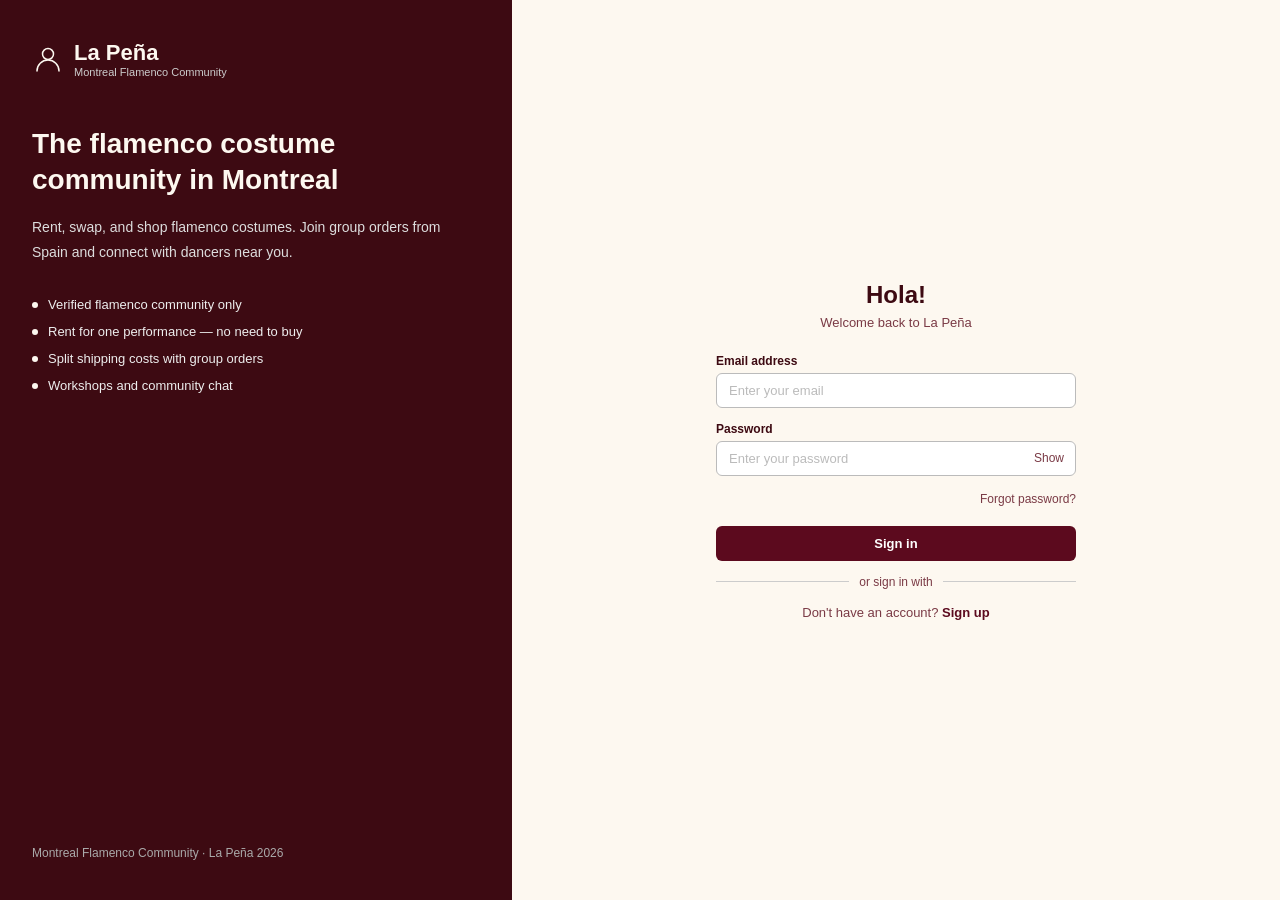
==== index.html @ 90a19924 "corrected the error of the font" ====
<!DOCTYPE html>
<html lang="en">
<head>
  <meta charset="UTF-8"/>
  <meta name="viewport" content="width=device-width, initial-scale=1.0"/>
  <title>La Peña — Login</title>
  <link rel="stylesheet" href="css/style.css"/>
</head>
<body>

<div class="auth-page">


  <div class="auth-left">
    <div>
      <div style="display:flex;align-items:center;gap:10px;margin-bottom:48px">
        <svg width="32" height="32" viewBox="0 0 32 32" fill="none"><circle cx="16" cy="11" r="5.5" stroke="#FDF8F0" stroke-width="1.5"/><path d="M5 28c0-6.075 4.925-11 11-11s11 4.925 11 11" stroke="#FDF8F0" stroke-width="1.5" stroke-linecap="round"/></svg>
        <div><span style="font-size:22px;font-weight:bold;color:#FDF8F0">La Peña</span><small style="color:#ccc;font-size:11px;display:block">Montreal Flamenco Community</small></div>
      </div>
      <h1 style="font-size:28px;color:#FDF8F0;line-height:1.3;margin-bottom:16px">The flamenco costume community in Montreal</h1>
      <p style="font-size:14px;color:#ddd;line-height:1.8;margin-bottom:32px">Rent, swap, and shop flamenco costumes. Join group orders from Spain and connect with dancers near you.</p>
      <div style="display:flex;flex-direction:column;gap:12px">
        <div style="display:flex;align-items:center;gap:10px"><div style="width:6px;height:6px;border-radius:50%;background:#FDF8F0;opacity:1"></div><span style="font-size:13px;color:#eee">Verified flamenco community only</span></div>
        <div style="display:flex;align-items:center;gap:10px"><div style="width:6px;height:6px;border-radius:50%;background:#FDF8F0;opacity:1"></div><span style="font-size:13px;color:#eee">Rent for one performance — no need to buy</span></div>
        <div style="display:flex;align-items:center;gap:10px"><div style="width:6px;height:6px;border-radius:50%;background:#FDF8F0;opacity:1"></div><span style="font-size:13px;color:#eee">Split shipping costs with group orders</span></div>
        <div style="display:flex;align-items:center;gap:10px"><div style="width:6px;height:6px;border-radius:50%;background:#FDF8F0;opacity:1"></div><span style="font-size:13px;color:#eee">Workshops and community chat</span></div>
      </div>
    </div>
    <p style="font-size:12px;color:#aaa">Montreal Flamenco Community · La Peña 2026</p>
  </div>

  <!-- Right panel — form -->
  <div class="auth-right">
    <div class="auth-form">
      <h2 class="auth-title">Hola!</h2>
      <p class="auth-sub">Welcome back to La Peña</p>

      <div id="msg" class="alert hidden"></div>

      <div class="form-group">
        <label class="form-label">Email address</label>
        <input type="email" id="email" class="form-input" placeholder="Enter your email"/>
      </div>

      <div class="form-group">
        <label class="form-label">Password</label>
        <div style="position:relative">
          <input type="password" id="password" class="form-input" placeholder="Enter your password" style="padding-right:50px"/>
          <button id="pwBtn" onclick="togglePassword('password','pwBtn')" style="position:absolute;right:12px;top:50%;transform:translateY(-50%);background:none;border:none;font-size:12px;color:#7A3A45;cursor:pointer">Show</button>
        </div>
      </div>

      <div style="text-align:right;margin-bottom:20px">
        <a style="font-size:12px;color:#7A3A45">Forgot password?</a>
      </div>

      <button class="btn btn-primary btn-full" onclick="handleLogin()">Sign in</button>

      <div class="auth-divider"><span>or sign in with</span></div>

      <p class="auth-footer">Don't have an account? <a href="signup.html">Sign up</a></p>
    </div>
  </div>

</div>

<script src="js/main.js"></script>
<script>
function handleLogin() {
  if (validateLogin('email', 'password', 'msg')) {
    showMsg('msg', 'Signing in... welcome back!', 'success');
    setTimeout(function () { goTo('feed.html'); }, 1200);
  }
}
</script>
</body>
</html>
---- css/style.css ----
/* La Pena - stylesheet */

/* colors */
:root {
  --red-dark: #3D0A12;
  --red-main: #5C0A1E;
  --red-mid: #7A3A45;
  --red-light: #D4B8BC;
  --cream: #FDF8F0;
  --cream-mid: #F5EEF0;
  --bg: #f0ebe5;
  --white: #ffffff;
  --text: #3D0A12;
  --text-muted: #7A3A45;
  --green: #3B6D11;
  --green-bg: #EAF3DE;
  --blue-bg: #E6F1FB;
  --blue-text: #0C447C;
  --purple-bg: #EEEDFE;
  --purple-text: #3C3489;
  --warning-bg: #FAEEDA;
  --warning: #633806;
  --error-bg: #FCEBEB;
  --error: #A32D2D;
}

* {
  box-sizing: border-box;
  margin: 0;
  padding: 0;
}

body {
  font-family: Arial, sans-serif;
  background: var(--bg);
  color: var(--text);
  font-size: 14px;
}

a {
  text-decoration: none;
  cursor: pointer;
}

button {
  cursor: pointer;
  font-family: inherit;
}

input, select, textarea {
  font-family: inherit;
}

/* navbar */
.navbar {
  background: var(--red-main);
  padding: 12px 20px;
  display: flex;
  align-items: center;
  justify-content: space-between;
}

.navbar-brand {
  display: flex;
  align-items: center;
  gap: 8px;
}

.navbar-brand span {
  font-size: 18px;
  font-weight: bold;
  color: var(--cream);
}

.navbar-brand small {
  font-size: 11px;
  color: #ccc;
  display: block;
}

.navbar-links {
  display: flex;
  align-items: center;
  gap: 18px;
}

.navbar-links a {
  font-size: 13px;
  color: #ddd;
}

.navbar-links a:hover, .navbar-links a.active {
  color: white;
  text-decoration: underline;
}

/* layout */
.page-layout {
  display: flex;
  min-height: calc(100vh - 50px);
}

.sidebar {
  width: 200px;
  background: white;
  border-right: 1px solid #ccc;
  padding: 20px 14px;
  flex-shrink: 0;
}

.main-content {
  flex: 1;
  padding: 24px 28px;
}

/* sidebar */
.sidebar-label {
  font-size: 11px;
  font-weight: bold;
  color: var(--text-muted);
  text-transform: uppercase;
  margin-bottom: 8px;
  margin-top: 18px;
}

.sidebar-label:first-child {
  margin-top: 0;
}

.sidebar-item {
  padding: 8px 10px;
  font-size: 13px;
  color: var(--text);
  cursor: pointer;
  display: block;
  border-radius: 5px;
  margin-bottom: 2px;
}

.sidebar-item:hover {
  background: var(--cream-mid);
}

.sidebar-item.active {
  background: var(--cream-mid);
  font-weight: bold;
  color: var(--red-main);
}

.sidebar-item.danger {
  color: var(--error);
}

/* buttons */
.btn {
  padding: 9px 18px;
  border: none;
  border-radius: 6px;
  font-size: 13px;
  font-weight: bold;
  display: inline-block;
  text-align: center;
}

.btn:hover {
  opacity: 0.8;
}

.btn-primary {
  background: var(--red-main);
  color: white;
}

.btn-secondary {
  background: white;
  color: var(--text);
  border: 1px solid #ccc;
}

.btn-full {
  width: 100%;
  display: block;
  padding: 10px;
}

.btn-sm {
  padding: 5px 12px;
  font-size: 12px;
}

/* forms */
.form-group {
  margin-bottom: 14px;
}

.form-label {
  font-size: 12px;
  font-weight: bold;
  color: var(--text);
  display: block;
  margin-bottom: 5px;
}

.form-input {
  width: 100%;
  padding: 9px 12px;
  border-radius: 6px;
  border: 1px solid #bbb;
  background: white;
  font-size: 13px;
  color: var(--text);
  outline: none;
}

.form-input:focus {
  border-color: var(--red-main);
}

.form-input::placeholder {
  color: #bbb;
}

textarea.form-input {
  height: 80px;
  resize: vertical;
}

select.form-input {
  cursor: pointer;
}

/* cards */
.card {
  background: white;
  border: 1px solid #ddd;
  border-radius: 8px;
  padding: 14px;
}

.card-grid-2 {
  display: grid;
  grid-template-columns: 1fr 1fr;
  gap: 14px;
}

.card-grid-3 {
  display: grid;
  grid-template-columns: repeat(3, 1fr);
  gap: 14px;
}

/* badges */
.badge {
  font-size: 10px;
  padding: 3px 9px;
  border-radius: 4px;
  font-weight: bold;
  display: inline-block;
}

.badge-rent { background: var(--blue-bg); color: var(--blue-text); }
.badge-swap { background: var(--green-bg); color: var(--green); }
.badge-shop { background: var(--purple-bg); color: var(--purple-text); }
.badge-open { background: var(--green-bg); color: var(--green); }
.badge-closed { background: var(--error-bg); color: var(--error); }
.badge-active { background: var(--green-bg); color: var(--green); }
.badge-pending { background: var(--warning-bg); color: var(--warning); }

/* alerts */
.alert {
  padding: 10px 12px;
  border-radius: 6px;
  font-size: 13px;
  margin-bottom: 14px;
}

.alert-warning {
  background: var(--warning-bg);
  border: 1px solid #EF9F27;
  color: var(--warning);
}

.alert-success {
  background: var(--green-bg);
  color: var(--green);
}

.alert-error {
  background: var(--error-bg);
  color: var(--error);
}

/* section headers */
.section-header {
  display: flex;
  justify-content: space-between;
  align-items: center;
  margin-bottom: 16px;
}

.section-title {
  font-size: 18px;
  font-weight: bold;
  color: var(--text);
}

.section-sub {
  font-size: 13px;
  color: var(--text-muted);
  margin-top: 2px;
}

/* filter tabs */
.filter-tabs {
  display: flex;
  gap: 8px;
  margin-bottom: 14px;
  flex-wrap: wrap;
}

.filter-tab {
  padding: 6px 14px;
  border-radius: 4px;
  border: 1px solid #ccc;
  background: white;
  color: var(--text-muted);
  font-size: 13px;
  cursor: pointer;
}

.filter-tab.active, .filter-tab:hover {
  background: var(--red-main);
  color: white;
  border-color: var(--red-main);
}

/* listing cards */
.listing-card {
  background: white;
  border: 1px solid #ddd;
  border-radius: 8px;
  overflow: hidden;
  cursor: pointer;
  text-decoration: none;
  display: block;
}

.listing-card:hover {
  border-color: var(--red-main);
}

.listing-card-img {
  height: 110px;
  background: var(--cream-mid);
  display: flex;
  align-items: center;
  justify-content: center;
  font-size: 44px;
}

.listing-card-body {
  padding: 10px;
}

.listing-card-title {
  font-size: 13px;
  font-weight: bold;
  color: var(--text);
  margin-bottom: 3px;
}

.listing-card-sub {
  font-size: 11px;
  color: var(--text-muted);
  margin-bottom: 8px;
}

.listing-card-footer {
  display: flex;
  justify-content: space-between;
  align-items: center;
}

.listing-price {
  font-size: 13px;
  font-weight: bold;
  color: var(--text);
}

.listing-rating {
  font-size: 11px;
  color: var(--text-muted);
}

/* auth pages */
.auth-page {
  display: flex;
  min-height: 100vh;
}

.auth-left {
  width: 40%;
  background: var(--red-dark);
  padding: 40px 32px;
  display: flex;
  flex-direction: column;
  justify-content: space-between;
}

.auth-right {
  flex: 1;
  background: var(--cream);
  display: flex;
  align-items: center;
  justify-content: center;
  padding: 40px;
}

.auth-form {
  width: 100%;
  max-width: 360px;
}

.auth-title {
  font-size: 24px;
  font-weight: bold;
  color: var(--text);
  text-align: center;
  margin-bottom: 6px;
}

.auth-sub {
  font-size: 13px;
  color: var(--text-muted);
  text-align: center;
  margin-bottom: 24px;
}

.auth-divider {
  display: flex;
  align-items: center;
  gap: 10px;
  margin: 14px 0;
}

.auth-divider span {
  font-size: 12px;
  color: var(--text-muted);
}

.auth-divider::before, .auth-divider::after {
  content: '';
  flex: 1;
  height: 1px;
  background: #ccc;
}

.auth-social {
  display: flex;
  gap: 10px;
}

.auth-social button {
  flex: 1;
  padding: 9px;
  border: 1px solid #ccc;
  border-radius: 6px;
  background: white;
  font-size: 13px;
  color: var(--text);
  cursor: pointer;
}

.auth-footer {
  text-align: center;
  font-size: 13px;
  color: var(--text-muted);
  margin-top: 16px;
}

.auth-footer a {
  color: var(--red-main);
  font-weight: bold;
}

/* stats */
.stat-box {
  background: var(--cream-mid);
  border-radius: 6px;
  padding: 10px;
  text-align: center;
}

.stat-num {
  font-size: 17px;
  font-weight: bold;
  color: var(--text);
}

.stat-label {
  font-size: 10px;
  color: var(--text-muted);
  margin-top: 2px;
}

/* search bar */
.search-bar {
  display: flex;
  gap: 10px;
  margin-bottom: 14px;
}

.search-input {
  flex: 1;
  padding: 9px 12px;
  border-radius: 6px;
  border: 1px solid #bbb;
  background: white;
  font-size: 13px;
  color: var(--text);
  outline: none;
}

.search-input:focus {
  border-color: var(--red-main);
}

/* utility classes */
.flex { display: flex; }
.flex-between { display: flex; justify-content: space-between; align-items: center; }
.gap-8 { gap: 8px; }
.gap-12 { gap: 12px; }
.gap-16 { gap: 16px; }
.mt-8 { margin-top: 8px; }
.mt-16 { margin-top: 16px; }
.mt-20 { margin-top: 20px; }
.mb-8 { margin-bottom: 8px; }
.mb-16 { margin-bottom: 16px; }
.mb-20 { margin-bottom: 20px; }
.text-muted { color: var(--text-muted); }
.text-sm { font-size: 12px; }
.text-center { text-align: center; }
.hidden { display: none; }
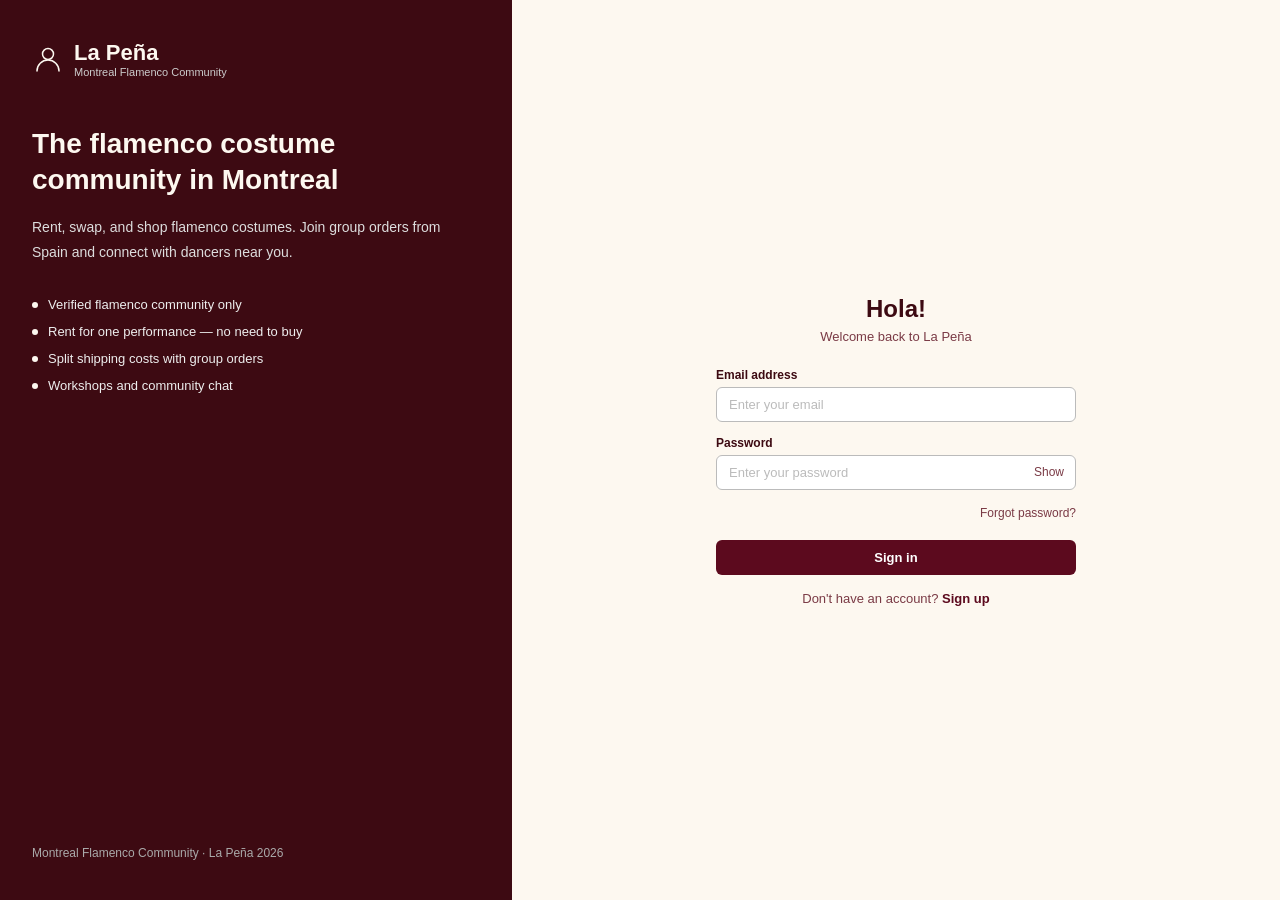
==== commit 441a0e39: "fix images" ====
--- a/index.html
+++ b/index.html
@@ -56,8 +56,6 @@
 
       <button class="btn btn-primary btn-full" onclick="handleLogin()">Sign in</button>
 
-      <div class="auth-divider"><span>or sign in with</span></div>
-
       <p class="auth-footer">Don't have an account? <a href="signup.html">Sign up</a></p>
     </div>
   </div>
--- a/css/style.css
+++ b/css/style.css
@@ -487,7 +487,7 @@
 .stat-box {
   background: var(--cream-mid);
   border-radius: 6px;
-  padding: 10px;
+  padding: 2px;
   text-align: center;
 }
 
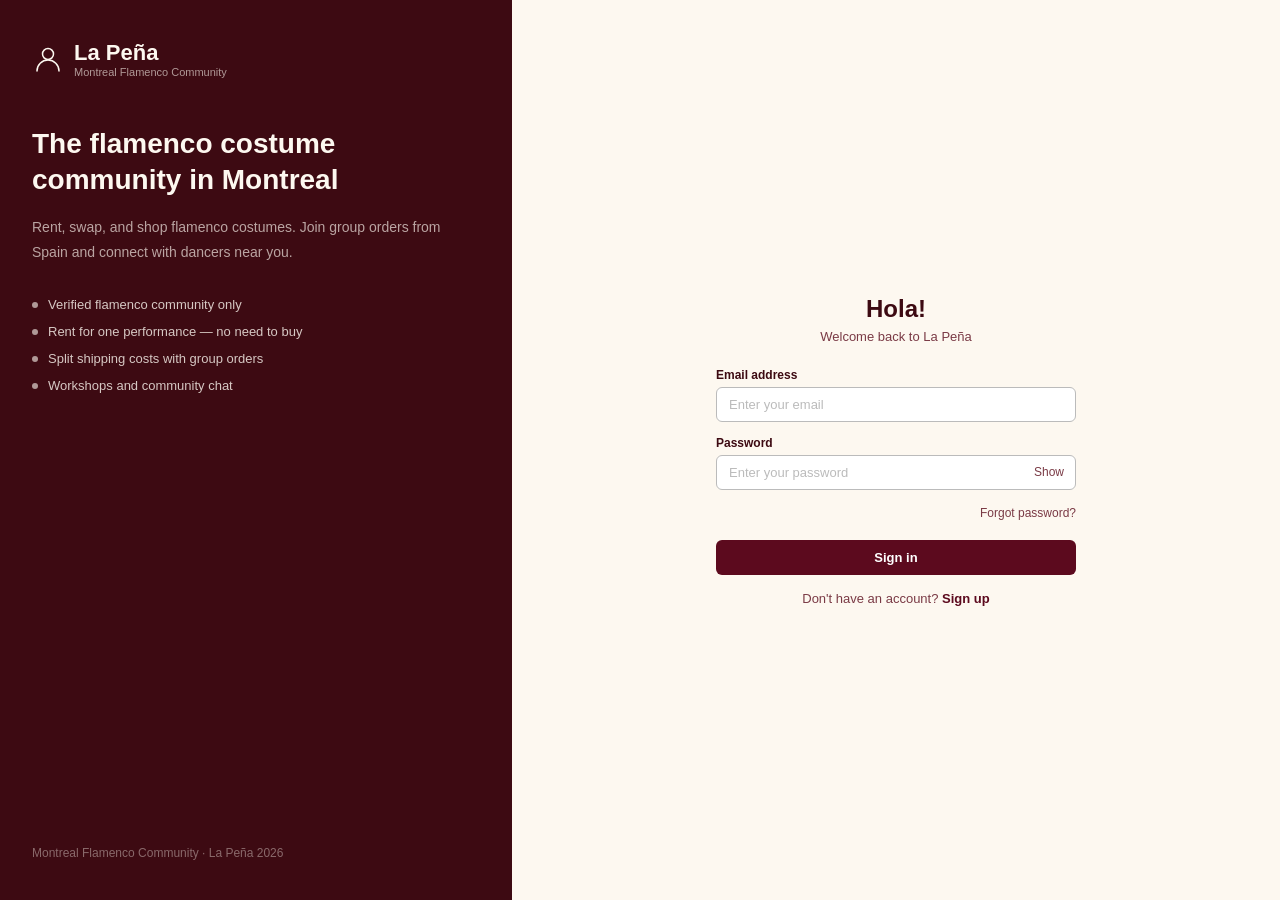
==== commit 14f04035: "fix issues on the pages" ====
--- a/index.html
+++ b/index.html
@@ -10,23 +10,23 @@
 
 <div class="auth-page">
 
-
+  <!-- Left panel -->
   <div class="auth-left">
     <div>
       <div style="display:flex;align-items:center;gap:10px;margin-bottom:48px">
         <svg width="32" height="32" viewBox="0 0 32 32" fill="none"><circle cx="16" cy="11" r="5.5" stroke="#FDF8F0" stroke-width="1.5"/><path d="M5 28c0-6.075 4.925-11 11-11s11 4.925 11 11" stroke="#FDF8F0" stroke-width="1.5" stroke-linecap="round"/></svg>
-        <div><span style="font-size:22px;font-weight:bold;color:#FDF8F0">La Peña</span><small style="color:#ccc;font-size:11px;display:block">Montreal Flamenco Community</small></div>
+        <div><span style="font-size:22px;font-weight:bold;color:#FDF8F0">La Peña</span><small style="color:rgba(253,248,240,0.6);font-size:11px;display:block">Montreal Flamenco Community</small></div>
       </div>
       <h1 style="font-size:28px;color:#FDF8F0;line-height:1.3;margin-bottom:16px">The flamenco costume community in Montreal</h1>
-      <p style="font-size:14px;color:#ddd;line-height:1.8;margin-bottom:32px">Rent, swap, and shop flamenco costumes. Join group orders from Spain and connect with dancers near you.</p>
+      <p style="font-size:14px;color:rgba(253,248,240,0.65);line-height:1.8;margin-bottom:32px">Rent, swap, and shop flamenco costumes. Join group orders from Spain and connect with dancers near you.</p>
       <div style="display:flex;flex-direction:column;gap:12px">
-        <div style="display:flex;align-items:center;gap:10px"><div style="width:6px;height:6px;border-radius:50%;background:#FDF8F0;opacity:1"></div><span style="font-size:13px;color:#eee">Verified flamenco community only</span></div>
-        <div style="display:flex;align-items:center;gap:10px"><div style="width:6px;height:6px;border-radius:50%;background:#FDF8F0;opacity:1"></div><span style="font-size:13px;color:#eee">Rent for one performance — no need to buy</span></div>
-        <div style="display:flex;align-items:center;gap:10px"><div style="width:6px;height:6px;border-radius:50%;background:#FDF8F0;opacity:1"></div><span style="font-size:13px;color:#eee">Split shipping costs with group orders</span></div>
-        <div style="display:flex;align-items:center;gap:10px"><div style="width:6px;height:6px;border-radius:50%;background:#FDF8F0;opacity:1"></div><span style="font-size:13px;color:#eee">Workshops and community chat</span></div>
+        <div style="display:flex;align-items:center;gap:10px"><div style="width:6px;height:6px;border-radius:50%;background:#FDF8F0;opacity:0.6"></div><span style="font-size:13px;color:rgba(253,248,240,0.8)">Verified flamenco community only</span></div>
+        <div style="display:flex;align-items:center;gap:10px"><div style="width:6px;height:6px;border-radius:50%;background:#FDF8F0;opacity:0.6"></div><span style="font-size:13px;color:rgba(253,248,240,0.8)">Rent for one performance — no need to buy</span></div>
+        <div style="display:flex;align-items:center;gap:10px"><div style="width:6px;height:6px;border-radius:50%;background:#FDF8F0;opacity:0.6"></div><span style="font-size:13px;color:rgba(253,248,240,0.8)">Split shipping costs with group orders</span></div>
+        <div style="display:flex;align-items:center;gap:10px"><div style="width:6px;height:6px;border-radius:50%;background:#FDF8F0;opacity:0.6"></div><span style="font-size:13px;color:rgba(253,248,240,0.8)">Workshops and community chat</span></div>
       </div>
     </div>
-    <p style="font-size:12px;color:#aaa">Montreal Flamenco Community · La Peña 2026</p>
+    <p style="font-size:12px;color:rgba(253,248,240,0.4)">Montreal Flamenco Community · La Peña 2026</p>
   </div>
 
   <!-- Right panel — form -->
@@ -65,11 +65,9 @@
 <script src="js/main.js"></script>
 <script>
 function handleLogin() {
-  if (validateLogin('email', 'password', 'msg')) {
-    showMsg('msg', 'Signing in... welcome back!', 'success');
-    setTimeout(function () { goTo('feed.html'); }, 1200);
-  }
+  goTo('feed.html');
 }
+
 </script>
 </body>
 </html>
